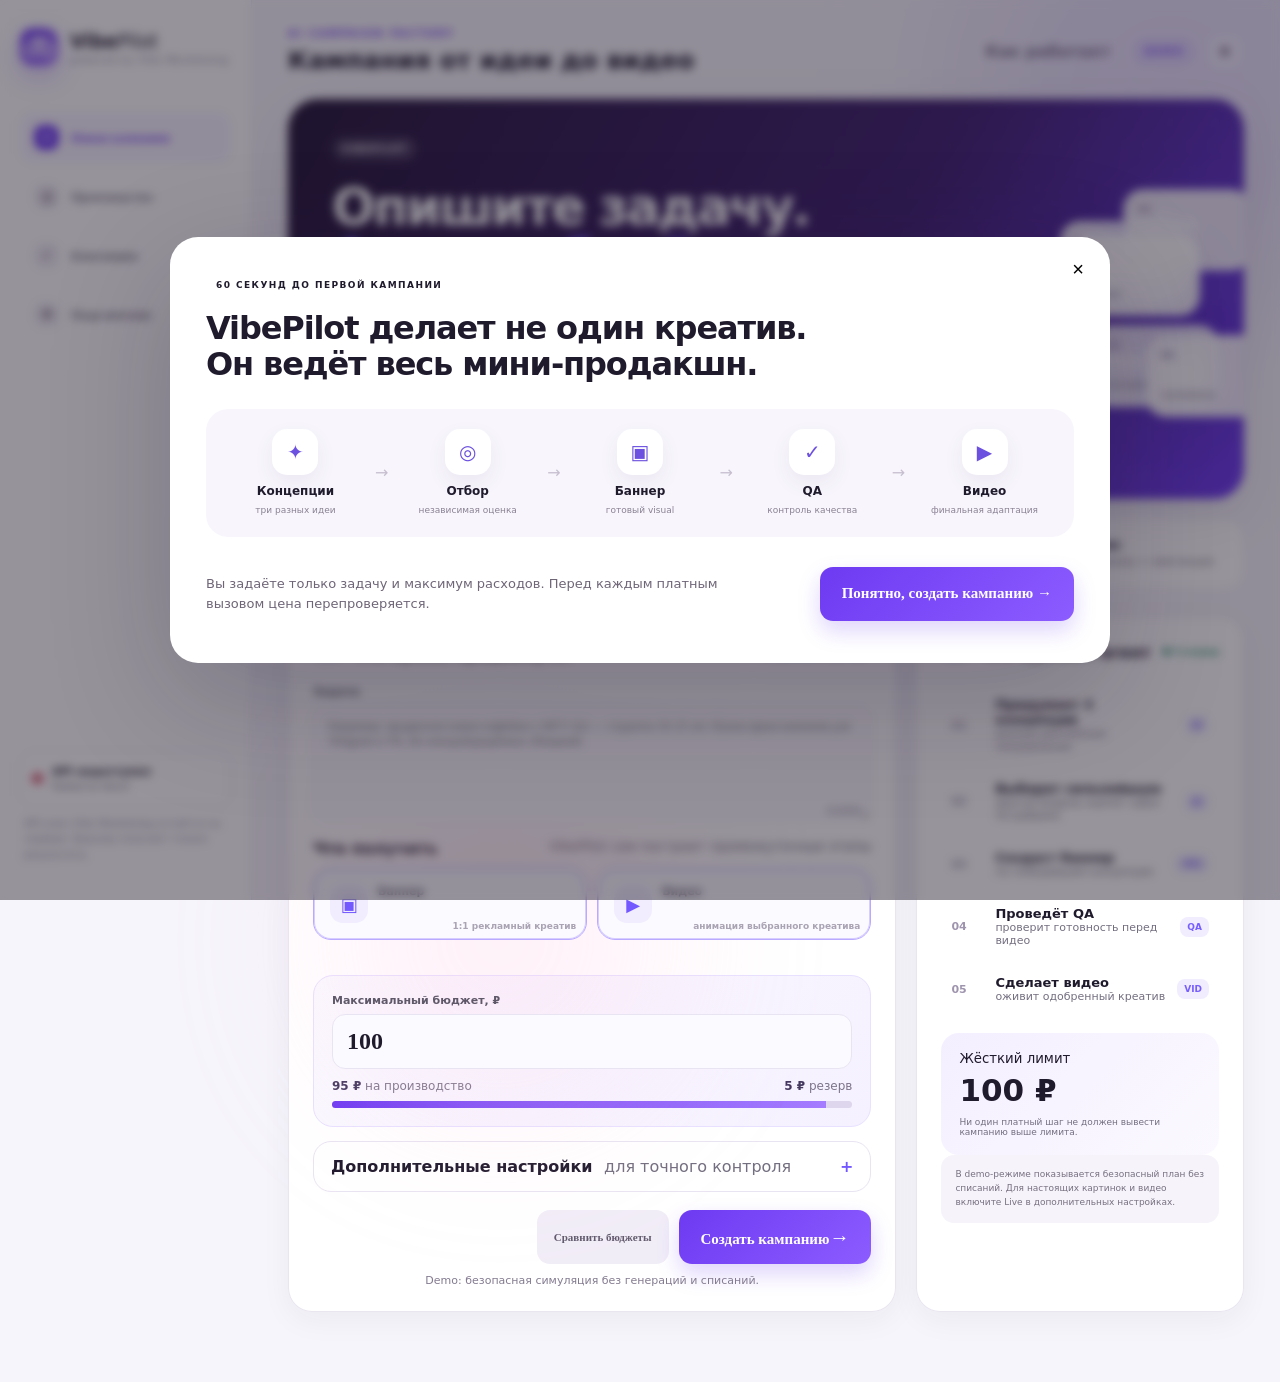
==== web/index.html @ 0aab7eb8 "VibePilot 0.4 product prototype" ====
<!doctype html>
<html lang="ru">
<head>
  <meta charset="UTF-8" />
  <meta name="viewport" content="width=device-width,initial-scale=1" />
  <meta name="description" content="VibePilot — AI-конвейер рекламных креативов с контролем бюджета на Vibe Marketolog Agent API" />
  <title>VibePilot — AI Campaign Control</title>
  <link rel="stylesheet" href="styles.css" />
</head>
<body>
  <div class="ambient ambient-a"></div><div class="ambient ambient-b"></div>
  <div class="shell">
    <aside class="sidebar">
      <a class="brand" href="#top" aria-label="VibePilot">
        <span class="brand-mark"><span></span><span></span></span>
        <span><b>Vibe</b>Pilot<small>powered by Vibe Marketolog</small></span>
      </a>
      <nav>
        <button class="nav-item active" data-view="planner"><span>✦</span>Новая кампания</button>
        <button class="nav-item" data-view="workspace"><span>◫</span>Производство</button>
        <button class="nav-item" data-view="receipt"><span>✓</span>Квитанция</button>
        <button class="nav-item" data-view="settings"><span>⚙</span>Подключение</button>
      </nav>
      <div class="sidebar-foot">
        <div class="api-state"><i id="apiDot"></i><div><b id="apiLabel">Проверяем API</b><small id="apiMeta">Render backend</small></div></div>
        <p>API-ключ Vibe Marketolog остаётся на сервере. Браузер получает только результаты.</p>
      </div>
    </aside>

    <main id="top">
      <header class="topbar">
        <div><p class="eyebrow">AI CAMPAIGN FACTORY</p><h1 id="pageTitle">Кампания от идеи до видео</h1></div>
        <div class="top-actions"><button class="ghost-mini" id="showHow">Как работает</button><span class="mode-badge" id="globalMode">DEMO</span><button class="icon-btn" id="openSettings" title="Настройки">⚙</button></div>
      </header>

      <section class="view active" id="view-planner">
        <div class="hero-card product-hero">
          <div class="hero-copy">
            <span class="pill">VIBEPILOT</span>
            <h2>Опишите задачу.<br><em>Агент соберёт кампанию.</em></h2>
            <p>Три концепции → независимый выбор → баннер → QA → видео. Перед каждым платным шагом VibePilot проверяет цену и не выходит за заданный лимит.</p>
            <div class="hero-points"><span>3 концепции</span><span>AI-отбор</span><span>баннер + видео</span><span>лимит расходов</span></div>
          </div>
          <div class="factory-visual" aria-hidden="true">
            <div class="factory-node n1"><small>01</small><b>IDEAS</b><span>3 концепции</span></div>
            <div class="factory-node n2"><small>02</small><b>PICK</b><span>лучший вариант</span></div>
            <div class="factory-node n3"><small>03</small><b>CREATE</b><span>баннер</span></div>
            <div class="factory-node n4"><small>04</small><b>QA</b><span>проверка</span></div>
            <div class="factory-node n5"><small>05</small><b>MOTION</b><span>видео</span></div>
          </div>
        </div>

        <div class="onboarding-strip">
          <div><span>1</span><b>Задача</b><small>Что рекламируем и для кого</small></div>
          <i>→</i><div><span>2</span><b>Результат</b><small>Баннер и видео</small></div>
          <i>→</i><div><span>3</span><b>Бюджет</b><small>Жёсткий потолок расходов</small></div>
          <i>→</i><div><span>4</span><b>Готово</b><small>Материалы + квитанция</small></div>
        </div>

        <div class="grid planner-grid">
          <form class="panel form-panel" id="campaignForm">
            <div class="panel-head"><div><span class="step-no">01</span><h3>Что нужно продвинуть?</h3></div><button type="button" class="text-btn" id="fillExample">Попробовать пример</button></div>
            <label>Задача<textarea id="brief" minlength="20" maxlength="4000" required placeholder="Например: продвигаем новую кофейню у МГУ. ЦА — студенты 18–25 лет. Нужна яркая кампания для Telegram и VK, без неподтверждённых обещаний."></textarea><small><span id="briefCount">0</span>/4000</small></label>

            <div class="result-choice">
              <div><b>Что получить</b><small>VibePilot сам построит промежуточные этапы</small></div>
              <label class="choice-card active"><input type="checkbox" id="bannerWanted" checked disabled><span>▣</span><b>Баннер</b><small>1:1 рекламный креатив</small></label>
              <label class="choice-card active" id="videoChoice"><input id="video" type="checkbox" checked><span>▶</span><b>Видео</b><small>анимация выбранного креатива</small></label>
            </div>

            <div class="budget-block">
              <label>Максимальный бюджет, ₽<input id="budget" type="number" min="10" max="50000" value="100" required></label>
              <div class="budget-explain"><span><b id="usableBudget">95 ₽</b> на производство</span><span><b id="previewReserve">5 ₽</b> резерв</span></div>
              <div class="meter"><i id="reserveMeter"></i></div>
            </div>

            <details class="advanced" id="advancedSettings">
              <summary>Дополнительные настройки <span>для точного контроля</span></summary>
              <div class="advanced-body">
                <div class="field-row">
                  <label>Резерв, ₽<input id="reserve" type="number" min="0" max="10000" value="5" required></label>
                  <label>Спросить подтверждение от, ₽<input id="approval" type="number" min="1" max="50000" value="10" required></label>
                </div>
                <div class="field-row">
                  <label>Допуск роста цены, ₽<input id="drift" type="number" min="0" max="10000" value="2" required></label>
                  <fieldset><legend>Приоритет</legend><div class="segmented" id="priority"><button type="button" data-value="economy">Экономия</button><button type="button" class="selected" data-value="balanced">Баланс</button><button type="button" data-value="quality">Качество</button></div></fieldset>
                </div>
                <div class="switch-row live-row"><div><b>Live-режим</b><small>Реальные генерации и реальные списания в Vibe Marketolog</small></div><label class="switch"><input id="liveMode" type="checkbox"><span></span></label></div>
              </div>
            </details>

            <div class="form-actions"><button type="button" class="btn secondary" id="compareBtn">Сравнить бюджеты</button><button class="btn primary big" type="submit"><span>Создать кампанию</span><b>→</b></button></div>
            <p class="form-hint" id="formHint">Сначала будет рассчитана смета. Списание начнётся только после безопасной проверки.</p>
          </form>

          <aside class="panel preview-panel">
            <div class="panel-head"><div><span class="step-no">02</span><h3>Что сделает агент</h3></div><span class="status-dot">5 этапов</span></div>
            <div class="mini-pipeline">
              <div><i>01</i><span><b>Придумает 3 концепции</b><small>разные рекламные направления</small></span><em>AI</em></div>
              <div><i>02</i><span><b>Выберет сильнейшую</b><small>другая модель оценит идеи по рубрике</small></span><em>AI</em></div>
              <div><i>03</i><span><b>Создаст баннер</b><small>по победившей концепции</small></span><em>IMG</em></div>
              <div><i>04</i><span><b>Проведёт QA</b><small>проверит готовность перед видео</small></span><em>QA</em></div>
              <div id="previewVideoStep"><i>05</i><span><b>Сделает видео</b><small>оживит одобренный креатив</small></span><em>VID</em></div>
            </div>
            <div class="metric-card accent"><small>Жёсткий лимит</small><strong><span id="previewBudget">100</span> ₽</strong><p>Ни один платный шаг не должен вывести кампанию выше лимита.</p></div>
            <div class="notice">В demo-режиме показывается безопасный план без списаний. Для настоящих картинок и видео включите Live в дополнительных настройках.</div>
          </aside>
        </div>
        <section class="panel results-panel hidden" id="comparisonPanel"><div class="panel-head"><div><span class="step-no">03</span><h3>Как меняется результат от бюджета</h3></div><button class="text-btn" id="closeCompare">Скрыть</button></div><div class="scenario-grid" id="scenarioGrid"></div></section>
      </section>

      <section class="view" id="view-workspace">
        <div class="workspace-head panel">
          <div><span class="pill" id="workflowStatus">НЕТ WORKFLOW</span><h2 id="workflowTitle">Создайте первую кампанию</h2><p id="workflowId">ID появится здесь</p></div>
          <div class="workspace-actions"><button class="btn secondary" id="loadWorkflow">Открыть по ID</button><button class="btn primary" id="executeBtn" disabled>Продолжить</button></div>
        </div>

        <div class="production-progress panel">
          <div class="production-progress-head"><div><b>Производство кампании</b><small id="autoStatus">Автообновление выключено</small></div><label class="tiny-switch"><input id="autoRefresh" type="checkbox" checked><span></span> авто</label></div>
          <div class="stage-rail" id="stageRail"></div>
        </div>

        <div class="stats-grid"><div class="stat"><small>Лимит</small><strong id="statBudget">—</strong></div><div class="stat"><small>Потрачено</small><strong id="statSpent">—</strong></div><div class="stat"><small>Остаток</small><strong id="statRemaining">—</strong></div><div class="stat"><small>Сверка</small><strong id="statRecon">—</strong></div></div>

        <div class="approval-banner hidden" id="approvalBanner"><div><span>!</span><div><b>Нужно ваше подтверждение</b><p id="approvalText">Следующий шаг дороже установленного порога.</p></div></div><div><button class="btn secondary" id="rejectBtn">Пропустить</button><button class="btn primary" id="approveBtn">Подтвердить и продолжить</button></div></div>

        <section class="result-section panel" id="conceptsSection">
          <div class="result-section-head"><div><span>01</span><div><h3>Концепции</h3><p>Три разных рекламных направления</p></div></div><span class="step-state" id="conceptsState">ожидает</span></div>
          <div class="concept-grid placeholders" id="conceptCards"><div></div><div></div><div></div></div>
        </section>

        <section class="result-section panel" id="selectionSection">
          <div class="result-section-head"><div><span>02</span><div><h3>AI-отбор</h3><p>Независимая модель выбирает сильнейшую идею</p></div></div><span class="step-state" id="selectionState">ожидает</span></div>
          <div class="winner-empty" id="winnerCard">Победитель появится после оценки концепций.</div>
        </section>

        <section class="result-section panel" id="bannerSection">
          <div class="result-section-head"><div><span>03</span><div><h3>Баннер</h3><p>Готовый визуал победившей концепции</p></div></div><span class="step-state" id="bannerState">ожидает</span></div>
          <div class="media-stage" id="bannerMedia"><div class="media-placeholder"><b>▣</b><span>Изображение появится здесь</span></div></div>
        </section>

        <section class="result-section panel" id="qaSection">
          <div class="result-section-head"><div><span>04</span><div><h3>QA-проверка</h3><p>Контроль результата перед дорогим видео-шагом</p></div></div><span class="step-state" id="qaState">ожидает</span></div>
          <div class="qa-empty" id="qaCard"><span>◎</span><div><b>Проверка ещё не запущена</b><p>После баннера здесь появятся проверки и решение: продолжать, исправить или остановиться.</p></div></div>
        </section>

        <section class="result-section panel" id="videoSection">
          <div class="result-section-head"><div><span>05</span><div><h3>Видео</h3><p>Короткая адаптация одобренного баннера</p></div></div><span class="step-state" id="videoState">ожидает</span></div>
          <div class="media-stage video-stage" id="videoMedia"><div class="media-placeholder"><b>▶</b><span>Видео появится здесь</span></div></div>
        </section>

        <section class="campaign-summary panel hidden" id="campaignSummary">
          <div><span class="success-icon">✓</span><div><p class="eyebrow">CAMPAIGN COMPLETE</p><h2>Кампания готова</h2><p id="summaryLine">Результаты собраны без превышения бюджета.</p></div></div>
          <div class="summary-actions"><button class="btn secondary" id="reconcileBtn">Сверить расходы</button><button class="btn primary" id="receiptBtn">Открыть квитанцию</button></div>
        </section>

        <details class="panel tech-details"><summary>Технические детали workflow</summary><div class="workspace-grid"><section><div class="panel-head"><h3>Шаги и стоимость</h3><button class="text-btn" id="refreshBtn" disabled>Обновить</button></div><div class="timeline empty" id="stepsTimeline"><p>Workflow ещё не создан.</p></div></section><aside><div class="audit-mini" id="auditMini"><b>Последнее событие</b><p>Workflow ещё не создан.</p></div></aside></div></details>
      </section>

      <section class="view" id="view-receipt"><div class="receipt-layout"><section class="panel receipt-card"><div class="receipt-top"><div class="brand compact"><span class="brand-mark"><span></span><span></span></span><span><b>Vibe</b>Pilot</span></div><span id="receiptVerifyBadge" class="pill muted">НЕТ ДАННЫХ</span></div><h2>Execution Receipt</h2><p class="mono" id="receiptWorkflow">workflow_id: —</p><div class="receipt-summary"><div><small>Режим</small><b id="receiptMode">—</b></div><div><small>Статус</small><b id="receiptStatus">—</b></div><div><small>Net spend</small><b id="receiptSpend">—</b></div></div><div class="signature-box"><small>INTEGRITY DIGEST</small><code id="receiptDigest">Квитанция появится после создания workflow</code></div><button class="btn primary full" id="verifyBtn" disabled>Проверить подпись</button></section><section class="panel json-panel"><div class="panel-head"><h3>Receipt JSON</h3><button class="text-btn" id="copyReceipt">Копировать</button></div><pre id="receiptJson">{}</pre></section></div></section>

      <section class="view" id="view-settings"><div class="settings-wrap"><section class="panel"><div class="panel-head"><div><span class="step-no">API</span><h3>Подключение</h3></div></div><label>Адрес бэкенда<input id="apiBase" type="url" value="https://vibepilot-backend.onrender.com"></label><label>Live control key<input id="liveKey" type="password" placeholder="X-VibePilot-Live-Key"></label><div class="notice warning">Ключ нужен только для live-операций VibePilot. Он хранится в sessionStorage текущей вкладки и не записывается в исходники.</div><div class="form-actions"><button class="btn secondary" id="testConnection">Проверить соединение</button><button class="btn primary" id="saveSettings">Сохранить</button></div></section><aside class="panel"><h3>Состояние сервера</h3><div class="server-info" id="serverInfo"><p>Нажмите «Проверить соединение».</p></div></aside></div></section>
    </main>
  </div>

  <div class="toast" id="toast"></div>
  <div class="modal-backdrop" id="idModal"><div class="modal"><button class="modal-close">×</button><h3>Открыть workflow</h3><p>Введите ID ранее созданного запуска.</p><input id="workflowIdInput" placeholder="wf_..."><button class="btn primary full" id="confirmLoad">Открыть</button></div></div>

  <div class="modal-backdrop onboarding-modal" id="onboardingModal">
    <div class="onboarding-card">
      <button class="modal-close" id="closeOnboarding">×</button>
      <span class="pill">60 СЕКУНД ДО ПЕРВОЙ КАМПАНИИ</span>
      <h2>VibePilot делает не один креатив.<br>Он ведёт весь мини-продакшн.</h2>
      <div class="onboarding-flow">
        <div><span>✦</span><b>Концепции</b><small>три разных идеи</small></div><i>→</i>
        <div><span>◎</span><b>Отбор</b><small>независимая оценка</small></div><i>→</i>
        <div><span>▣</span><b>Баннер</b><small>готовый visual</small></div><i>→</i>
        <div><span>✓</span><b>QA</b><small>контроль качества</small></div><i>→</i>
        <div><span>▶</span><b>Видео</b><small>финальная адаптация</small></div>
      </div>
      <div class="onboarding-bottom"><p>Вы задаёте только задачу и максимум расходов. Перед каждым платным вызовом цена перепроверяется.</p><button class="btn primary big" id="startOnboarding">Понятно, создать кампанию →</button></div>
    </div>
  </div>

  <script src="app.js"></script>
</body>
</html>
---- web/styles.css ----
:root{--bg:#f6f5fb;--surface:#fff;--ink:#17131f;--muted:#7c7589;--line:#e8e4ef;--purple:#6e3af2;--purple2:#8c5cff;--soft:#f0ebff;--green:#20b486;--red:#ef5b73;--amber:#f0a12b;--shadow:0 18px 55px rgba(49,30,85,.1);--radius:24px}*{box-sizing:border-box}html{scroll-behavior:smooth}body{margin:0;font-family:Manrope,system-ui,sans-serif;background:var(--bg);color:var(--ink);min-height:100vh}.ambient{position:fixed;border-radius:50%;filter:blur(80px);opacity:.22;pointer-events:none}.ambient-a{width:420px;height:420px;background:#b79cff;right:-100px;top:-120px}.ambient-b{width:360px;height:360px;background:#ffc5e5;left:25%;bottom:-220px}.shell{display:grid;grid-template-columns:252px 1fr;min-height:100vh}.sidebar{position:sticky;top:0;height:100vh;background:rgba(255,255,255,.78);backdrop-filter:blur(20px);border-right:1px solid var(--line);padding:28px 20px;display:flex;flex-direction:column;z-index:5}.brand{display:flex;align-items:center;gap:12px;color:inherit;text-decoration:none;font-size:19px}.brand b{font-weight:800}.brand small{display:block;font-size:9px;letter-spacing:.13em;color:var(--muted);margin-top:3px}.brand-mark{width:38px;height:38px;border-radius:13px;background:linear-gradient(145deg,var(--purple),#a779ff);position:relative;box-shadow:0 10px 25px rgba(110,58,242,.25);display:inline-block}.brand-mark span{position:absolute;width:13px;height:20px;border:3px solid white;border-radius:10px;top:9px;transform:rotate(34deg)}.brand-mark span:first-child{left:7px}.brand-mark span:last-child{right:7px;transform:rotate(-34deg)}nav{margin-top:46px;display:grid;gap:8px}.nav-item{border:0;background:transparent;padding:13px 14px;border-radius:14px;text-align:left;font:600 13px Manrope;color:#706979;cursor:pointer;display:flex;gap:12px;align-items:center}.nav-item span{width:25px;height:25px;border-radius:9px;background:#f0edf4;display:grid;place-items:center}.nav-item.active,.nav-item:hover{background:var(--soft);color:var(--purple)}.nav-item.active span{background:var(--purple);color:white}.sidebar-foot{margin-top:auto}.api-state{display:flex;align-items:center;gap:10px;padding:12px;border:1px solid var(--line);border-radius:15px;background:white}.api-state i{width:9px;height:9px;background:var(--amber);border-radius:50%;box-shadow:0 0 0 5px #fdf1db}.api-state i.ok{background:var(--green);box-shadow:0 0 0 5px #e3f7f0}.api-state i.bad{background:var(--red);box-shadow:0 0 0 5px #fde8ec}.api-state b,.api-state small{display:block;font-size:11px}.api-state small{color:var(--muted);margin-top:2px}.sidebar-foot>p{font-size:10px;line-height:1.55;color:#9a94a4;padding:0 4px}main{padding:28px 36px 70px;max-width:1600px;width:100%;margin:auto}.topbar{display:flex;justify-content:space-between;align-items:center;margin-bottom:24px}.eyebrow{font-size:10px;letter-spacing:.2em;color:var(--purple);font-weight:800;margin:0 0 7px}.topbar h1{font-size:25px;margin:0}.top-actions{display:flex;gap:10px;align-items:center}.mode-badge{font-size:10px;font-weight:800;letter-spacing:.15em;padding:9px 12px;background:#ebe5ff;color:var(--purple);border-radius:100px}.mode-badge.live{background:#fee8ed;color:#d94461}.icon-btn{width:38px;height:38px;border-radius:12px;border:1px solid var(--line);background:white;cursor:pointer}.view{display:none}.view.active{display:block;animation:fade .25s ease}@keyframes fade{from{opacity:0;transform:translateY(5px)}to{opacity:1;transform:none}}.hero-card{min-height:280px;background:linear-gradient(120deg,#241638,#3f2071 58%,#6e3af2);border-radius:30px;padding:38px 44px;color:white;display:grid;grid-template-columns:1.25fr .75fr;overflow:hidden;position:relative;box-shadow:var(--shadow)}.hero-card:after{content:"";position:absolute;inset:0;background-image:radial-gradient(circle at 1px 1px,rgba(255,255,255,.15) 1px,transparent 0);background-size:22px 22px;mask-image:linear-gradient(90deg,transparent,black)}.hero-copy{position:relative;z-index:2}.pill{display:inline-flex;padding:7px 10px;border-radius:100px;background:rgba(255,255,255,.13);font-size:9px;font-weight:800;letter-spacing:.16em}.pill.muted{background:#eeeaf3;color:var(--muted)}.hero-copy h2{font-size:43px;line-height:1.07;margin:20px 0 14px;letter-spacing:-.04em}.hero-copy h2 em{color:#bba1ff;font-style:normal}.hero-copy p{max-width:620px;color:#d8cdeb;font-size:14px;line-height:1.7}.hero-points{display:flex;gap:18px;margin-top:25px;font-size:11px;color:#eee8f7}.hero-points span:before{content:"✓";color:#bba1ff;margin-right:6px}.budget-orbit{position:relative;min-height:200px;display:grid;place-items:center;z-index:2}.orbit-ring{position:absolute;border:1px solid rgba(255,255,255,.22);border-radius:50%}.ring-a{width:250px;height:250px}.ring-b{width:185px;height:185px}.coin{width:135px;height:135px;border-radius:50%;background:radial-gradient(circle at 35% 30%,#b99bff,#6e3af2 55%,#4f20c4);box-shadow:0 22px 50px rgba(0,0,0,.3),inset 0 1px 12px rgba(255,255,255,.3);display:flex;flex-direction:column;align-items:center;justify-content:center;transform:rotate(-5deg)}.coin small{font-size:8px;letter-spacing:.15em}.coin strong{font-size:26px;margin:3px 0}.coin span{font-size:9px;color:#ddd1ff}.float-card{position:absolute;background:rgba(255,255,255,.13);border:1px solid rgba(255,255,255,.2);backdrop-filter:blur(9px);padding:10px 14px;border-radius:13px;font-size:9px;color:#d9cfee}.float-card b{display:block;color:white;font-size:11px;margin-top:3px}.fc-a{left:4%;top:20%}.fc-b{right:0;bottom:15%}.grid{display:grid}.planner-grid{grid-template-columns:1.3fr .7fr;gap:20px;margin-top:20px}.panel{background:rgba(255,255,255,.93);border:1px solid rgba(232,228,239,.9);border-radius:var(--radius);padding:24px;box-shadow:0 8px 30px rgba(44,31,69,.05)}.panel-head{display:flex;align-items:center;justify-content:space-between;margin-bottom:22px}.panel-head>div{display:flex;align-items:center;gap:10px}.panel h3{font-size:16px;margin:0}.step-no{font-size:9px;background:var(--soft);color:var(--purple);font-weight:800;padding:6px 8px;border-radius:8px}.text-btn{border:0;background:transparent;color:var(--purple);font:700 11px Manrope;cursor:pointer}.form-panel label,.settings-wrap label{display:block;font-size:11px;font-weight:700;margin-bottom:15px;color:#5f5869;position:relative}.form-panel label small{position:absolute;right:10px;bottom:8px;font-size:9px;color:#aaa3b3}.form-panel textarea,.form-panel input,.settings-wrap input,.modal input{width:100%;border:1px solid var(--line);background:#fbfafe;border-radius:13px;padding:13px 14px;font:500 12px Manrope;color:var(--ink);outline:none;margin-top:7px;transition:.2s}.form-panel textarea{min-height:116px;resize:vertical;padding-bottom:25px}.form-panel textarea:focus,.form-panel input:focus,.settings-wrap input:focus,.modal input:focus{border-color:#ae8cff;box-shadow:0 0 0 4px #f0ebff}.field-row{display:grid;grid-template-columns:1fr 1fr;gap:13px}fieldset{border:0;padding:0;margin:1px 0 15px}legend{font-size:11px;font-weight:700;color:#5f5869;margin-bottom:8px}.segmented{display:grid;grid-template-columns:repeat(3,1fr);background:#f5f2f8;padding:4px;border-radius:13px}.segmented button{border:0;background:transparent;padding:9px;border-radius:10px;font:700 10px Manrope;color:#847d8d;cursor:pointer}.segmented button.selected{background:white;color:var(--purple);box-shadow:0 4px 10px rgba(44,31,69,.08)}.switch-row{display:flex;justify-content:space-between;align-items:center;padding:14px 0;border-top:1px solid #f0edf4}.switch-row b,.switch-row small{display:block;font-size:11px}.switch-row small{font-weight:500;color:var(--muted);margin-top:3px}.live-row{color:#6b3adf}.switch{margin:0!important}.switch input{display:none}.switch span{display:block;width:41px;height:23px;border-radius:30px;background:#d8d4de;position:relative;cursor:pointer}.switch span:after{content:"";position:absolute;width:17px;height:17px;border-radius:50%;background:white;top:3px;left:3px;transition:.2s;box-shadow:0 2px 6px rgba(0,0,0,.18)}.switch input:checked+span{background:var(--purple)}.switch input:checked+span:after{left:21px}.form-actions{display:flex;justify-content:flex-end;gap:10px;margin-top:18px}.btn{border:0;border-radius:13px;padding:12px 17px;font:750 11px Manrope;cursor:pointer;transition:.2s}.btn:hover{transform:translateY(-1px)}.btn:disabled{opacity:.42;cursor:not-allowed;transform:none}.btn.primary{background:linear-gradient(135deg,var(--purple),var(--purple2));color:white;box-shadow:0 10px 22px rgba(110,58,242,.22)}.btn.secondary{background:#f1edf7;color:#625a6d}.btn.full{width:100%}.status-dot{font-size:9px;color:var(--green);font-weight:800}.status-dot:before{content:"";display:inline-block;width:7px;height:7px;background:var(--green);border-radius:50%;margin-right:5px}.metric-card{padding:18px;border-radius:18px}.metric-card.accent{background:linear-gradient(135deg,#f4efff,#fbf9ff)}.metric-card small,.metric-card strong{display:block}.metric-card strong{font-size:31px;margin:6px 0}.meter{height:7px;border-radius:9px;background:#ddd6ec;overflow:hidden}.meter i{display:block;height:100%;background:linear-gradient(90deg,var(--purple),#a47cff);width:95%}.metric-card p{font-size:9px;color:var(--muted);margin-bottom:0}.policy-list{display:grid;margin:14px 0}.policy-list>div{display:flex;gap:11px;padding:12px 2px;border-bottom:1px solid #f0edf4}.policy-list i{font-style:normal;width:27px;height:27px;border-radius:9px;background:var(--soft);color:var(--purple);display:grid;place-items:center;font-weight:800;font-size:11px}.policy-list b,.policy-list small{display:block;font-size:10px}.policy-list small{color:var(--muted);margin-top:3px;font-weight:500}.notice{padding:13px 14px;border-radius:13px;background:#f6f3fa;color:#777080;font-size:9px;line-height:1.55}.notice.warning{background:#fff6e7;color:#91621b}.results-panel{margin-top:20px}.hidden{display:none!important}.scenario-grid{display:grid;grid-template-columns:repeat(4,1fr);gap:12px}.scenario{border:1px solid var(--line);padding:16px;border-radius:17px;position:relative}.scenario.feasible{border-color:#cfc0ff;background:#faf8ff}.scenario small{color:var(--muted);font-size:9px}.scenario h4{font-size:25px;margin:7px 0}.scenario .tag{font-size:8px;padding:5px 7px;border-radius:8px;background:#eeeaf3}.scenario ul{padding-left:16px;font-size:9px;color:#6f6878;line-height:1.7}.workspace-head{display:flex;justify-content:space-between;align-items:center}.workspace-head h2{margin:13px 0 7px;font-size:24px}.workspace-head p{color:var(--muted);font-size:10px}.workspace-actions{display:flex;gap:9px}.stats-grid{display:grid;grid-template-columns:repeat(4,1fr);gap:13px;margin:15px 0}.stat{padding:18px;background:white;border:1px solid var(--line);border-radius:18px}.stat small,.stat strong{display:block}.stat small{font-size:9px;color:var(--muted)}.stat strong{font-size:22px;margin-top:7px}.workspace-grid{display:grid;grid-template-columns:1.35fr .65fr;gap:15px}.timeline.empty{display:grid;place-items:center;min-height:300px;color:var(--muted);font-size:11px}.timeline-item{display:grid;grid-template-columns:35px 1fr auto;gap:12px;padding:13px 0;border-bottom:1px solid #f0edf4;align-items:center}.timeline-icon{width:34px;height:34px;border-radius:11px;background:#f1edf7;display:grid;place-items:center;font-size:11px}.timeline-item.complete .timeline-icon,.timeline-item.simulated .timeline-icon{background:#e5f8f1;color:var(--green)}.timeline-item.awaiting_approval .timeline-icon{background:#fff3df;color:var(--amber)}.timeline-item.error .timeline-icon{background:#fde9ed;color:var(--red)}.timeline-item b,.timeline-item small{display:block;font-size:10px}.timeline-item small{color:var(--muted);margin-top:3px}.cost{text-align:right;font-size:10px}.control-stack{display:grid;gap:9px}.control-btn{border:1px solid var(--line);background:#fbfafe;border-radius:14px;padding:12px;display:flex;gap:11px;text-align:left;cursor:pointer}.control-btn:disabled{opacity:.4;cursor:not-allowed}.control-btn>span{width:29px;height:29px;border-radius:9px;background:var(--soft);color:var(--purple);display:grid;place-items:center}.control-btn b,.control-btn small{display:block;font-size:9px}.control-btn small{color:var(--muted);margin-top:3px}.audit-mini{margin-top:16px;padding:14px;background:#f7f5fa;border-radius:14px}.audit-mini b,.audit-mini p{font-size:9px}.audit-mini p{color:var(--muted);line-height:1.5;margin-bottom:0}.receipt-layout,.settings-wrap{display:grid;grid-template-columns:.8fr 1.2fr;gap:18px;max-width:1100px;margin:auto}.receipt-card{padding:30px}.receipt-top{display:flex;justify-content:space-between}.brand.compact{font-size:14px}.brand.compact .brand-mark{width:31px;height:31px;border-radius:10px}.brand.compact .brand-mark span{transform:scale(.8) rotate(34deg);top:6px;left:4px}.brand.compact .brand-mark span:last-child{left:auto;right:4px;transform:scale(.8) rotate(-34deg)}.receipt-card h2{font-size:28px;margin:35px 0 5px}.mono,code,pre{font-family:ui-monospace,SFMono-Regular,Consolas,monospace}.mono{font-size:9px;color:var(--muted)}.receipt-summary{display:grid;grid-template-columns:repeat(3,1fr);gap:8px;margin:25px 0}.receipt-summary div{background:#f7f5fa;border-radius:12px;padding:12px}.receipt-summary small,.receipt-summary b{display:block;font-size:9px}.receipt-summary b{margin-top:5px}.signature-box{background:#21172e;color:white;border-radius:15px;padding:16px;margin-bottom:14px}.signature-box small{display:block;color:#b9a9ca;font-size:8px;letter-spacing:.15em}.signature-box code{display:block;font-size:9px;line-height:1.6;word-break:break-all;margin-top:8px}.json-panel pre{height:540px;overflow:auto;background:#1d1725;color:#d8cdeb;border-radius:16px;padding:18px;font-size:10px;line-height:1.65;margin:0}.server-info{font-size:10px;line-height:1.8}.server-info b{color:var(--purple)}.toast{position:fixed;right:25px;bottom:25px;padding:13px 17px;background:#21172e;color:white;border-radius:13px;font-size:10px;box-shadow:var(--shadow);transform:translateY(100px);opacity:0;transition:.3s;z-index:20}.toast.show{transform:none;opacity:1}.toast.error{background:#9e2940}.modal-backdrop{position:fixed;inset:0;background:rgba(25,18,34,.45);display:none;place-items:center;z-index:30;backdrop-filter:blur(5px)}.modal-backdrop.show{display:grid}.modal{width:min(390px,90vw);background:white;border-radius:22px;padding:25px;position:relative}.modal h3{margin-top:0}.modal p{font-size:10px;color:var(--muted)}.modal-close{position:absolute;right:14px;top:12px;border:0;background:transparent;font-size:20px;cursor:pointer}
@media(max-width:1100px){.shell{grid-template-columns:78px 1fr}.sidebar{padding:24px 13px}.brand>span:last-child,.nav-item:not(.active){font-size:0}.nav-item{justify-content:center;padding:12px}.nav-item.active{font-size:0}.nav-item span{font-size:12px}.sidebar-foot{display:none}.planner-grid,.workspace-grid{grid-template-columns:1fr}.scenario-grid{grid-template-columns:repeat(2,1fr)}}
@media(max-width:760px){.shell{display:block}.sidebar{position:fixed;bottom:0;top:auto;height:68px;width:100%;padding:8px 12px;border-right:0;border-top:1px solid var(--line);z-index:20}.sidebar .brand,.sidebar-foot{display:none}.sidebar nav{margin:0;display:grid;grid-template-columns:repeat(4,1fr);gap:4px}.nav-item,.nav-item.active,.nav-item:not(.active){display:flex;flex-direction:column;gap:3px;justify-content:center;font-size:8px;padding:5px}.nav-item span{width:25px;height:25px}main{padding:20px 14px 95px}.topbar h1{font-size:19px}.hero-card{grid-template-columns:1fr;padding:28px 24px}.hero-copy h2{font-size:34px}.budget-orbit{min-height:230px}.planner-grid{grid-template-columns:1fr}.field-row{grid-template-columns:1fr}.scenario-grid,.stats-grid{grid-template-columns:repeat(2,1fr)}.workspace-head{align-items:flex-start;gap:15px;flex-direction:column}.workspace-actions{width:100%}.workspace-actions .btn{flex:1}.receipt-layout,.settings-wrap{grid-template-columns:1fr}.json-panel pre{height:380px}.hero-points{flex-wrap:wrap}.top-actions .icon-btn{display:none}}

/* ===== VibePilot 0.4 product prototype ===== */
:root{--ink:#201a2d;--muted:#746f80;--violet:#7357ff;--violet-2:#9b6cff;--soft:#f6f3ff;--line:#e9e4f2;--green:#17875f;--red:#c83d57;--amber:#b36b0a}
body{font-family:Inter,Manrope,ui-sans-serif,system-ui,-apple-system,BlinkMacSystemFont,"Segoe UI",sans-serif;color:var(--ink)}
.ghost-mini{border:0;background:transparent;color:#706b78;font:inherit;font-weight:700;cursor:pointer;padding:9px 12px;border-radius:12px}.ghost-mini:hover{background:#f3f0f8;color:#4e3bc4}
.product-hero{min-height:330px;overflow:hidden}.product-hero .hero-copy{max-width:650px}.product-hero h2{font-size:clamp(38px,4vw,64px);line-height:1.02;letter-spacing:-.05em}.product-hero h2 em{font-style:normal;color:var(--violet)}.product-hero .hero-points{flex-wrap:wrap}
.factory-visual{position:relative;min-height:285px;width:min(44%,520px);margin-left:auto}.factory-visual:before{content:"";position:absolute;left:10%;right:8%;top:50%;height:2px;background:linear-gradient(90deg,#c9bfff,#7357ff,#d3caef);box-shadow:0 0 26px #7357ff40}.factory-node{position:absolute;width:128px;padding:14px;border:1px solid #e5ddff;border-radius:20px;background:rgba(255,255,255,.88);box-shadow:0 18px 50px rgba(76,47,155,.12);backdrop-filter:blur(14px)}.factory-node small{display:block;color:#9c90b3;font-weight:800;font-size:10px}.factory-node b{display:block;font-size:14px;margin:3px 0}.factory-node span{font-size:11px;color:#827a8d}.factory-node.n1{left:2%;top:26%}.factory-node.n2{left:24%;top:58%}.factory-node.n3{left:46%;top:16%;border-color:#b8a8ff;box-shadow:0 20px 60px rgba(115,87,255,.2)}.factory-node.n4{left:62%;top:61%}.factory-node.n5{right:0;top:30%}
.onboarding-strip{display:grid;grid-template-columns:1fr auto 1fr auto 1fr auto 1fr;gap:14px;align-items:center;margin:18px 0 26px;padding:15px 20px;border:1px solid var(--line);border-radius:20px;background:#fff}.onboarding-strip div{display:grid;grid-template-columns:auto 1fr;column-gap:10px}.onboarding-strip div span{grid-row:1/3;display:grid;place-items:center;width:34px;height:34px;border-radius:12px;background:var(--soft);color:var(--violet);font-weight:900}.onboarding-strip b{font-size:13px}.onboarding-strip small{color:var(--muted);font-size:11px}.onboarding-strip>i{font-style:normal;color:#c6becd}
.result-choice{display:grid;grid-template-columns:1fr 1fr;gap:10px;margin:4px 0 20px}.result-choice>div{grid-column:1/-1;display:flex;justify-content:space-between}.result-choice>div small{color:var(--muted)}.choice-card{position:relative;display:grid!important;grid-template-columns:auto 1fr;column-gap:10px;padding:16px!important;border:1px solid var(--line);border-radius:18px;cursor:pointer;background:#fff}.choice-card input{position:absolute;opacity:0}.choice-card>span{grid-row:1/3;display:grid;place-items:center;width:38px;height:38px;border-radius:13px;background:#f1edff;color:var(--violet);font-size:18px}.choice-card small{color:var(--muted)}.choice-card.active{border-color:#b9a9ff;background:#fbfaff;box-shadow:inset 0 0 0 1px #d7ceff}.choice-card.disabled{opacity:.45}
.budget-block{padding:18px;border:1px solid #e8e1ff;background:linear-gradient(135deg,#fbfaff,#f5f1ff);border-radius:20px;margin-bottom:14px}.budget-block>label{margin:0}.budget-block input{font-size:24px;font-weight:800}.budget-explain{display:flex;justify-content:space-between;margin:10px 0 8px;color:#7c7489;font-size:12px}.budget-explain b{color:#44385f}.advanced{border:1px solid var(--line);border-radius:18px;background:#fff;margin:0 0 18px}.advanced summary{cursor:pointer;list-style:none;padding:15px 17px;font-weight:800}.advanced summary::-webkit-details-marker{display:none}.advanced summary:after{content:"+";float:right;color:var(--violet)}.advanced[open] summary:after{content:"−"}.advanced summary span{font-weight:500;color:var(--muted);margin-left:6px}.advanced-body{padding:0 17px 17px}.advanced-body fieldset{margin:0}.btn.big{min-height:54px;font-size:15px;padding-inline:22px}.btn.big b{font-size:20px}.form-hint{text-align:center;color:#837b90;font-size:11px;margin:10px 0 0}.mini-pipeline{display:grid;gap:4px;margin-bottom:18px}.mini-pipeline>div{display:grid;grid-template-columns:34px 1fr auto;gap:10px;align-items:center;padding:12px 10px;border-radius:14px}.mini-pipeline>div:hover{background:#f8f6fc}.mini-pipeline i{font-style:normal;color:#9e94ae;font-size:11px;font-weight:900}.mini-pipeline span{display:flex;flex-direction:column}.mini-pipeline span b{font-size:13px}.mini-pipeline span small{color:var(--muted);font-size:11px}.mini-pipeline em{font-style:normal;font-size:9px;font-weight:900;color:#765eff;background:#f1edff;padding:5px 7px;border-radius:8px}
.production-progress{margin-bottom:16px}.production-progress-head{display:flex;justify-content:space-between;align-items:center;margin-bottom:16px}.production-progress-head>div{display:flex;flex-direction:column}.production-progress-head small{color:var(--muted);margin-top:3px}.tiny-switch{display:flex;align-items:center;gap:7px;font-size:11px;font-weight:800;color:#6f6878}.tiny-switch input{display:none}.tiny-switch span{width:31px;height:18px;border-radius:20px;background:#d9d4e3;position:relative}.tiny-switch span:after{content:"";position:absolute;width:12px;height:12px;left:3px;top:3px;border-radius:50%;background:white;transition:.2s}.tiny-switch input:checked+span{background:var(--violet)}.tiny-switch input:checked+span:after{transform:translateX(13px)}.stage-rail{display:grid;grid-template-columns:repeat(5,1fr);gap:6px}.stage-chip{position:relative;padding:12px 10px;border-radius:14px;background:#f6f4f8;color:#968f9d;min-width:0}.stage-chip b{display:block;font-size:11px;white-space:nowrap;overflow:hidden;text-overflow:ellipsis}.stage-chip small{font-size:9px}.stage-chip.done{background:#eaf8f2;color:#157a58}.stage-chip.active{background:#f0ecff;color:#5d43d6;box-shadow:inset 0 0 0 1px #c7bbff}.stage-chip.wait{background:#fff5e5;color:#a76612}.stage-chip.error{background:#fff0f2;color:#bd3d54}.stage-chip.skip{opacity:.55}.stage-chip:after{content:"";position:absolute;left:0;bottom:0;height:3px;width:0;border-radius:10px;background:currentColor}.stage-chip.done:after,.stage-chip.active:after{width:100%}
.approval-banner{display:flex;justify-content:space-between;gap:20px;align-items:center;padding:16px 18px;margin:0 0 16px;border:1px solid #f0cf9b;border-radius:18px;background:#fff7e9}.approval-banner>div:first-child{display:flex;gap:12px;align-items:center}.approval-banner>div:first-child>span{display:grid;place-items:center;width:38px;height:38px;border-radius:50%;background:#ffd992;color:#8f5600;font-size:22px;font-weight:900}.approval-banner p{margin:4px 0 0;color:#7f6849;font-size:12px}.approval-banner>div:last-child{display:flex;gap:8px}
.result-section{margin-bottom:16px}.result-section-head{display:flex;justify-content:space-between;gap:16px;align-items:center;margin-bottom:18px}.result-section-head>div{display:flex;gap:12px;align-items:center}.result-section-head>div>span{display:grid;place-items:center;width:34px;height:34px;border-radius:12px;background:#f0ecff;color:#684fe0;font-weight:900;font-size:11px}.result-section-head h3{margin:0}.result-section-head p{margin:3px 0 0;color:var(--muted);font-size:11px}.step-state{font-size:10px;font-weight:900;text-transform:uppercase;letter-spacing:.06em;background:#f3f1f6;color:#91899b;padding:7px 9px;border-radius:10px}.step-state.done{background:#e8f7f1;color:#147958}.step-state.active{background:#ede8ff;color:#644ad8}.step-state.wait{background:#fff3df;color:#a56712}.step-state.error{background:#ffecef;color:#b83d53}.concept-grid{display:grid;grid-template-columns:repeat(3,1fr);gap:12px}.concept-card{padding:17px;border:1px solid var(--line);border-radius:18px;background:#fff}.concept-card .concept-no{display:inline-flex;padding:5px 8px;border-radius:8px;background:#f2eff8;color:#80758e;font-size:9px;font-weight:900}.concept-card h4{margin:12px 0 7px;font-size:17px}.concept-card p{color:#685f72;font-size:12px;line-height:1.55;margin:0 0 12px}.concept-card footer{display:flex;flex-wrap:wrap;gap:6px}.concept-card footer span{font-size:9px;background:#f7f5fa;color:#776e80;padding:5px 7px;border-radius:8px}.concept-card.winner{border-color:#ab99ff;background:linear-gradient(160deg,#fff,#f8f5ff);box-shadow:0 12px 30px rgba(102,76,221,.11)}.concept-card.winner:before{content:"AI PICK";float:right;font-size:9px;font-weight:900;color:#6348db}.placeholders>div{height:150px;border-radius:18px;background:linear-gradient(100deg,#f4f2f6 20%,#faf9fb 40%,#f4f2f6 60%);background-size:200% 100%;animation:shimmer 1.6s infinite}.placeholders:not(.loading)>div{animation:none}@keyframes shimmer{to{background-position:-200% 0}}
.winner-empty,.qa-empty{min-height:110px;display:flex;align-items:center;justify-content:center;text-align:center;border:1px dashed #ded7e8;border-radius:18px;color:#91899a;background:#fcfbfd}.winner-card{padding:18px;border:1px solid #c7bcff;border-radius:20px;background:linear-gradient(130deg,#f9f7ff,#fff);display:grid;grid-template-columns:1.2fr 1fr;gap:20px}.winner-main .pick-label{font-size:9px;font-weight:900;color:#6649dc;letter-spacing:.08em}.winner-main h4{font-size:22px;margin:6px 0}.winner-main p{color:#665e70;line-height:1.55}.rubric-list{display:grid;gap:8px}.rubric-line{display:grid;grid-template-columns:1fr auto;gap:12px;align-items:center;font-size:11px}.rubric-line i{grid-column:1/-1;height:5px;border-radius:10px;background:#eeeaf4;overflow:hidden}.rubric-line i:after{content:"";display:block;height:100%;width:var(--score);background:linear-gradient(90deg,#8166ff,#a989ff);border-radius:inherit}.media-stage{display:grid;place-items:center;min-height:360px;border-radius:20px;overflow:hidden;background:#f4f1f7;border:1px solid #ece7f1}.media-stage img,.media-stage video{display:block;width:100%;max-height:620px;object-fit:contain;background:#111}.media-placeholder{display:flex;flex-direction:column;align-items:center;gap:8px;color:#968e9e}.media-placeholder b{font-size:40px;color:#c5bccf}.media-placeholder span{font-size:12px}.media-meta{width:100%;display:flex;justify-content:space-between;gap:12px;padding:12px 14px;background:#fff;border-top:1px solid var(--line);font-size:11px;color:#766d7f}.media-stage.with-meta{display:flex;flex-direction:column}.video-stage{background:#17151c}
.qa-empty{justify-content:flex-start;text-align:left;padding:18px;gap:12px}.qa-empty>span{display:grid;place-items:center;width:46px;height:46px;border-radius:15px;background:#f1edff;color:#6750d9;font-size:22px}.qa-empty p{margin:4px 0 0;font-size:11px;color:var(--muted)}.qa-card{display:grid;grid-template-columns:auto 1fr auto;gap:14px;align-items:center;padding:18px;border:1px solid #b8dfcf;border-radius:18px;background:#f3fbf7}.qa-card.fail{border-color:#f0c7ce;background:#fff5f6}.qa-score{display:grid;place-items:center;width:58px;height:58px;border-radius:50%;background:#fff;color:#177a58;font-size:17px;font-weight:900;box-shadow:0 6px 20px rgba(15,120,83,.09)}.qa-card.fail .qa-score{color:#b63e54}.qa-card h4{margin:0 0 4px}.qa-card p{margin:0;color:#665f6d;font-size:12px}.qa-checks{display:flex;flex-wrap:wrap;gap:6px;margin-top:9px}.qa-checks span{font-size:9px;padding:5px 7px;border-radius:8px;background:#fff;color:#547365}.campaign-summary{display:flex;justify-content:space-between;gap:20px;align-items:center;background:linear-gradient(135deg,#f3fbf7,#fbf9ff);border-color:#cce7dc;margin-bottom:16px}.campaign-summary>div:first-child{display:flex;gap:14px;align-items:center}.success-icon{display:grid;place-items:center;width:54px;height:54px;border-radius:18px;background:#daf4e9;color:#15805c;font-size:27px;font-weight:900}.campaign-summary h2{margin:1px 0 3px}.campaign-summary p{margin:0}.summary-actions{display:flex;gap:8px}.tech-details{padding:0!important}.tech-details>summary{cursor:pointer;padding:18px 20px;font-weight:800}.tech-details>.workspace-grid{border-top:1px solid var(--line);padding:18px 20px}.tech-details section,.tech-details aside{min-width:0}
.onboarding-modal.show{display:grid}.onboarding-card{position:relative;width:min(940px,calc(100vw - 28px));padding:36px;border-radius:28px;background:#fff;box-shadow:0 35px 120px rgba(27,18,51,.22)}.onboarding-card h2{font-size:32px;line-height:1.13;letter-spacing:-.035em;margin:13px 0 26px}.onboarding-card>.modal-close{position:absolute;right:20px;top:20px}.onboarding-flow{display:grid;grid-template-columns:1fr auto 1fr auto 1fr auto 1fr auto 1fr;gap:10px;align-items:center;padding:20px;border-radius:22px;background:#f8f6fc}.onboarding-flow>div{text-align:center}.onboarding-flow>div>span{display:grid;place-items:center;width:46px;height:46px;margin:0 auto 9px;border-radius:15px;background:#fff;color:#6c50df;font-size:20px;box-shadow:0 8px 20px rgba(66,44,118,.07)}.onboarding-flow b{display:block;font-size:12px}.onboarding-flow small{color:#8a8193;font-size:9px}.onboarding-flow i{font-style:normal;color:#c7bfd0}.onboarding-bottom{display:flex;justify-content:space-between;gap:24px;align-items:center;margin-top:24px}.onboarding-bottom p{max-width:530px;color:#6e6577;line-height:1.55;font-size:13px}
.hidden{display:none!important}

@media(max-width:1100px){.factory-visual{display:none}.product-hero .hero-copy{max-width:100%}.onboarding-strip{grid-template-columns:1fr 1fr}.onboarding-strip>i{display:none}.concept-grid{grid-template-columns:1fr}.winner-card{grid-template-columns:1fr}.stage-rail{grid-template-columns:repeat(5,minmax(110px,1fr));overflow:auto}.onboarding-flow{grid-template-columns:repeat(5,1fr)}.onboarding-flow>i{display:none}}
@media(max-width:700px){.top-actions .ghost-mini{display:none}.product-hero{min-height:auto;padding:25px 20px}.product-hero h2{font-size:38px}.onboarding-strip{grid-template-columns:1fr 1fr;padding:13px}.onboarding-strip small{display:none}.result-choice{grid-template-columns:1fr}.result-choice>div{grid-column:auto;display:block}.budget-explain{align-items:flex-start;gap:8px;flex-direction:column}.advanced-body .field-row{grid-template-columns:1fr}.stage-rail{margin-right:-16px}.approval-banner,.campaign-summary{align-items:stretch;flex-direction:column}.approval-banner>div:last-child,.summary-actions{display:grid;grid-template-columns:1fr 1fr}.media-stage{min-height:260px}.result-section{padding:16px!important}.result-section-head p{display:none}.winner-card{padding:14px}.onboarding-card{padding:26px 18px}.onboarding-card h2{font-size:25px}.onboarding-flow{grid-template-columns:repeat(5,72px);overflow:auto;margin-right:-18px;padding:15px}.onboarding-bottom{align-items:stretch;flex-direction:column}.onboarding-bottom .btn{width:100%}.production-progress{padding-right:0!important}.production-progress-head{padding-right:16px}}
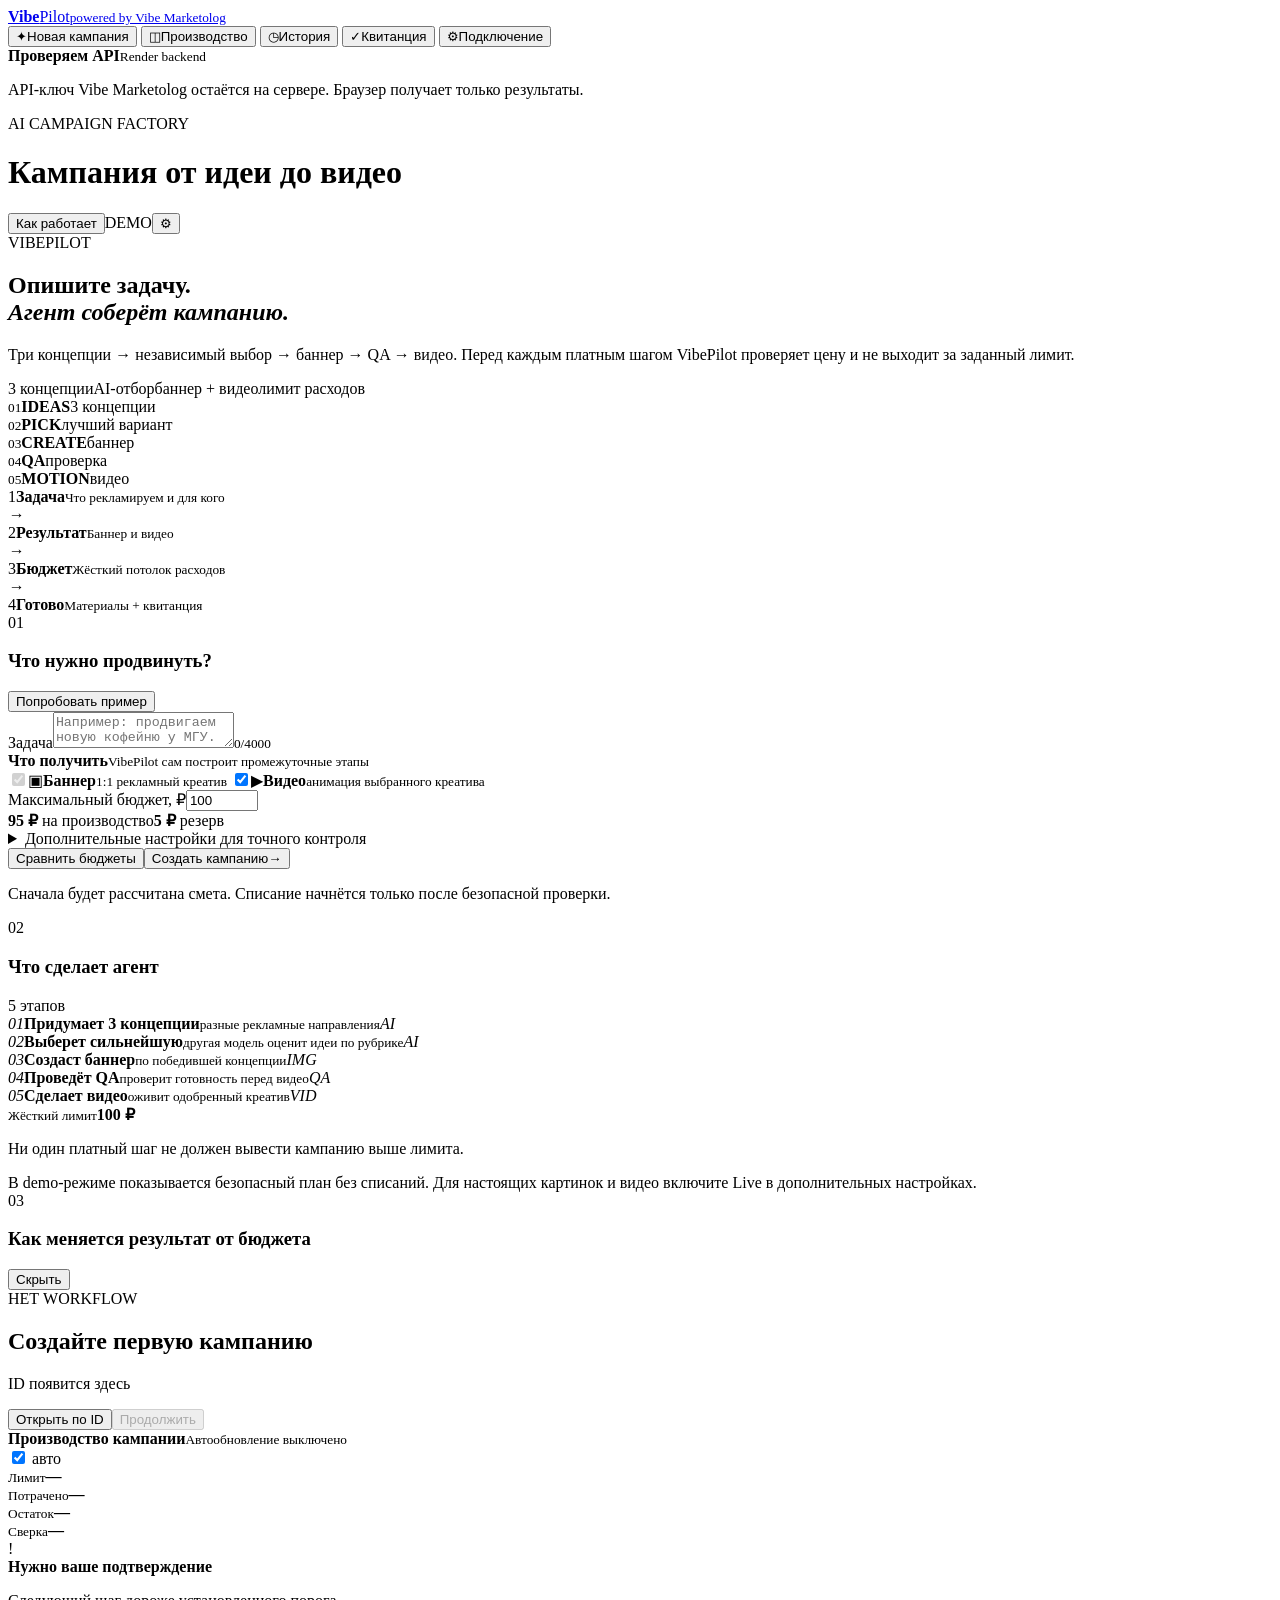
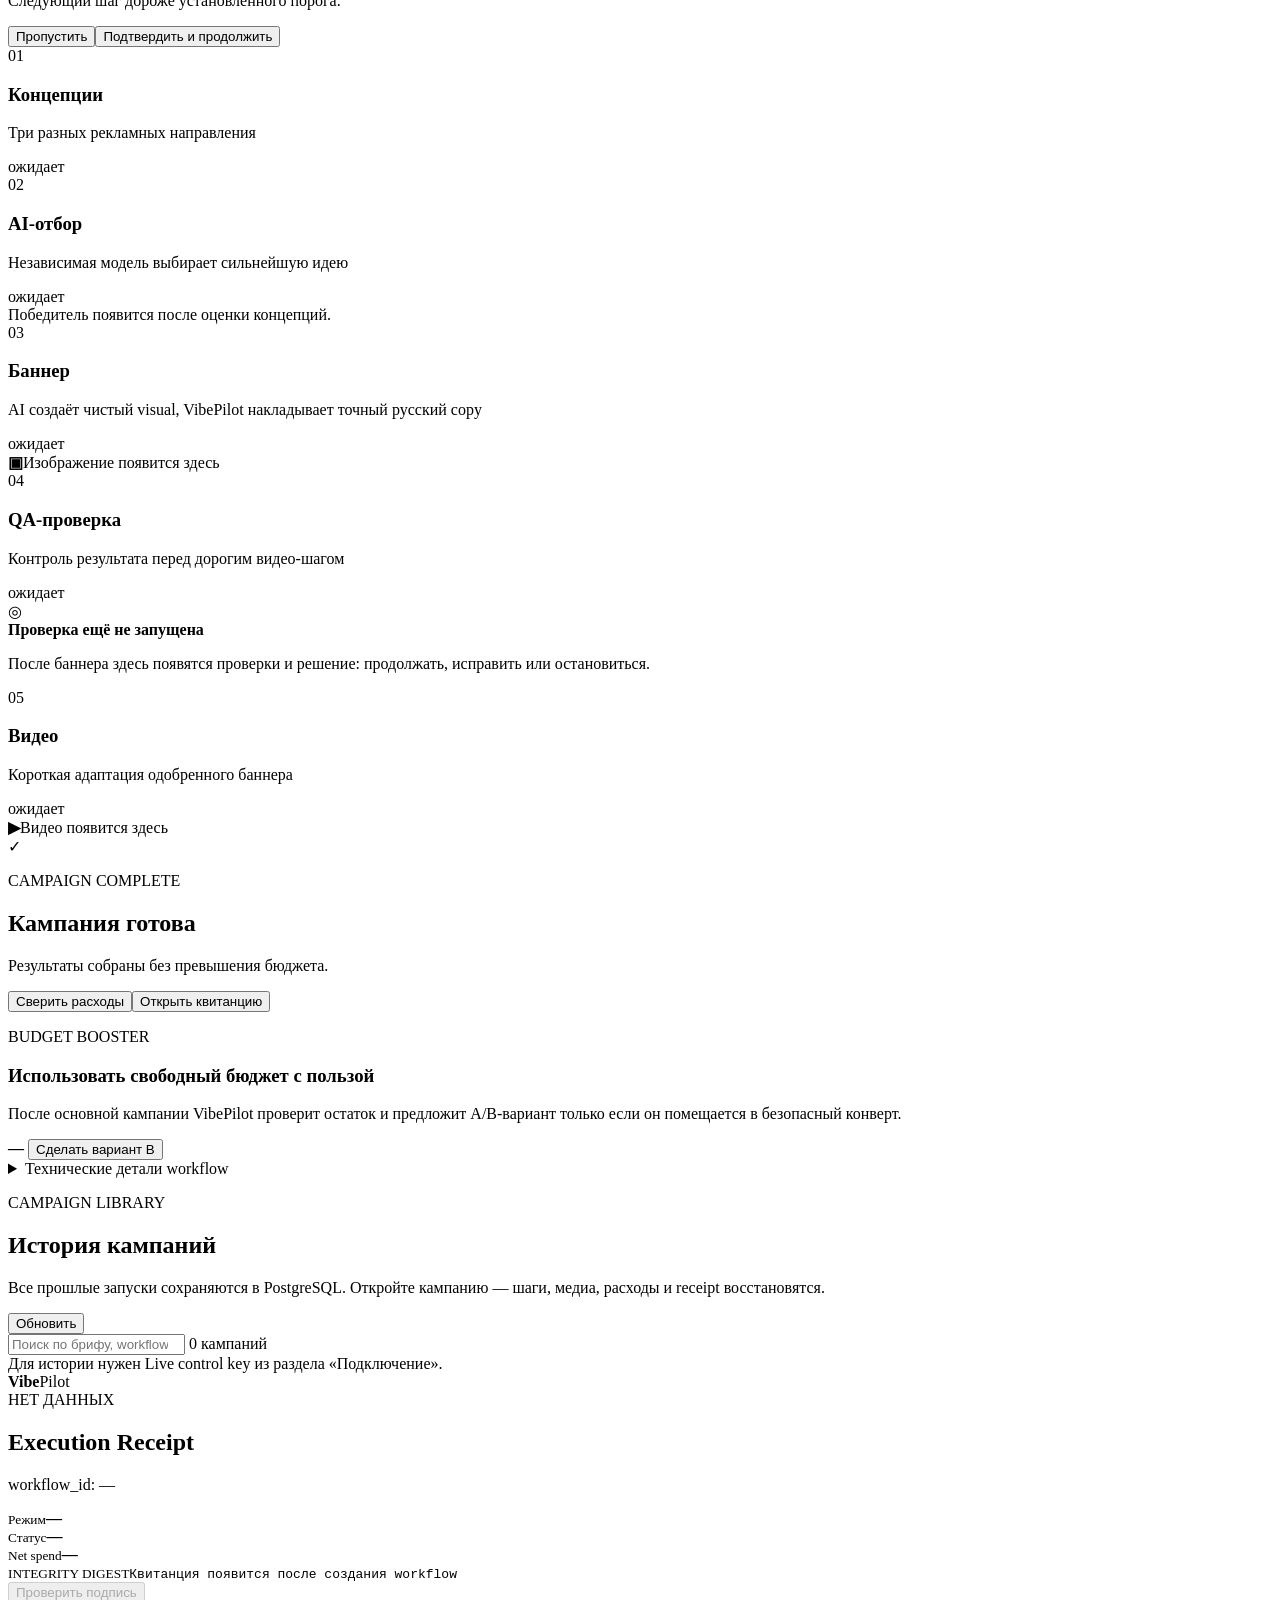
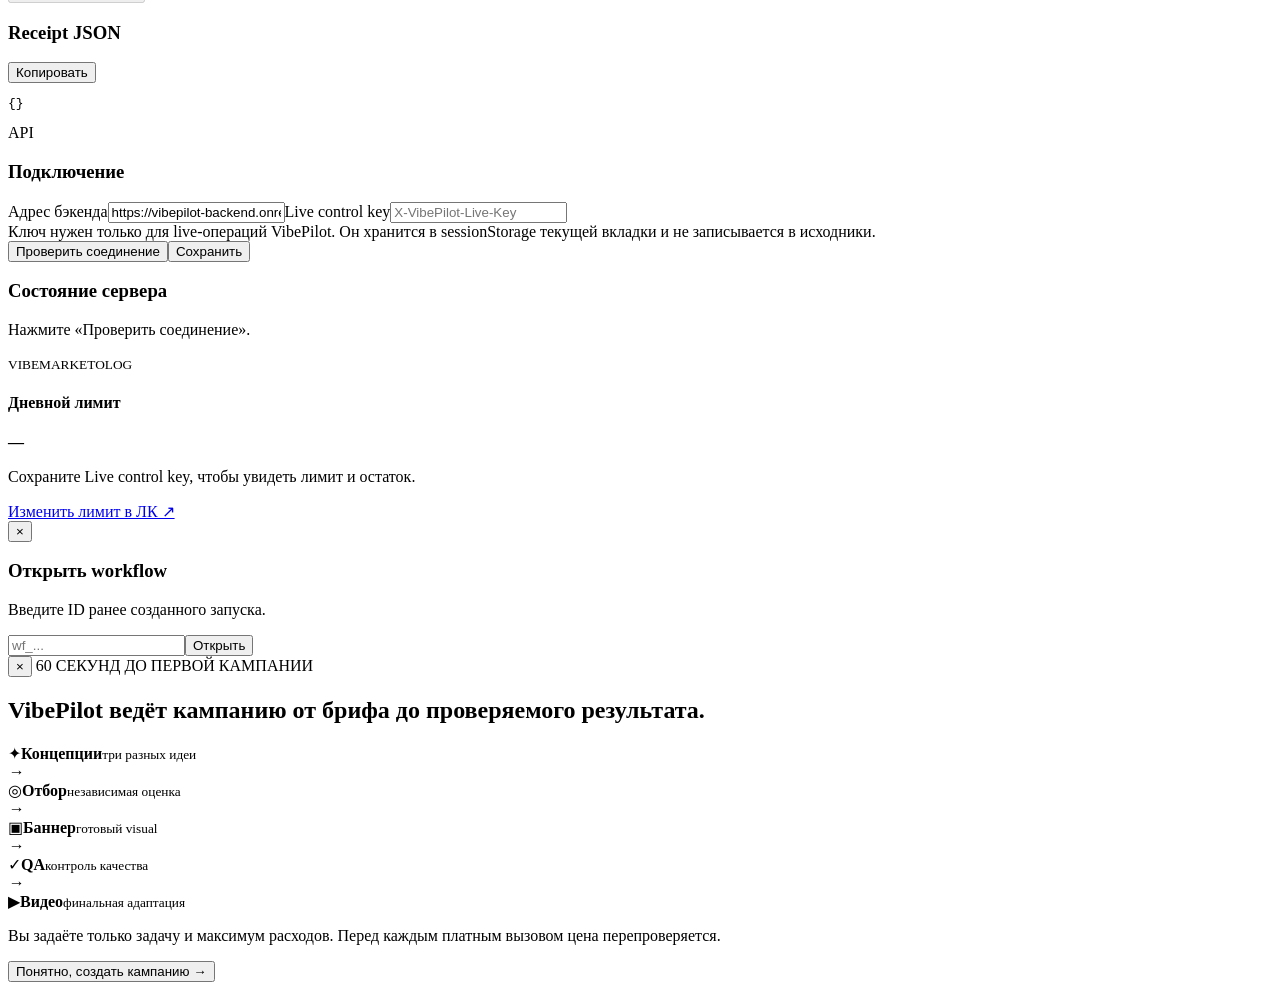
==== commit 90303f0d: "Unify VibePilot final presentation UI" ====
--- a/web/index.html
+++ b/web/index.html
@@ -5,7 +5,7 @@
   <meta name="viewport" content="width=device-width,initial-scale=1" />
   <meta name="description" content="VibePilot — AI-конвейер рекламных креативов с контролем бюджета на Vibe Marketolog Agent API" />
   <title>VibePilot — AI Campaign Control</title>
-  <link rel="stylesheet" href="styles.css" />
+  <link rel="stylesheet" href="/app/styles.css" />
 </head>
 <body>
   <div class="ambient ambient-a"></div><div class="ambient ambient-b"></div>
@@ -18,6 +18,7 @@
       <nav>
         <button class="nav-item active" data-view="planner"><span>✦</span>Новая кампания</button>
         <button class="nav-item" data-view="workspace"><span>◫</span>Производство</button>
+        <button class="nav-item" data-view="history"><span>◷</span>История</button>
         <button class="nav-item" data-view="receipt"><span>✓</span>Квитанция</button>
         <button class="nav-item" data-view="settings"><span>⚙</span>Подключение</button>
       </nav>
@@ -135,7 +136,7 @@
         </section>
 
         <section class="result-section panel" id="bannerSection">
-          <div class="result-section-head"><div><span>03</span><div><h3>Баннер</h3><p>Готовый визуал победившей концепции</p></div></div><span class="step-state" id="bannerState">ожидает</span></div>
+          <div class="result-section-head"><div><span>03</span><div><h3>Баннер</h3><p>AI создаёт чистый visual, VibePilot накладывает точный русский copy</p></div></div><span class="step-state" id="bannerState">ожидает</span></div>
           <div class="media-stage" id="bannerMedia"><div class="media-placeholder"><b>▣</b><span>Изображение появится здесь</span></div></div>
         </section>
 
@@ -154,12 +155,38 @@
           <div class="summary-actions"><button class="btn secondary" id="reconcileBtn">Сверить расходы</button><button class="btn primary" id="receiptBtn">Открыть квитанцию</button></div>
         </section>
 
+        <section class="panel booster-final hidden" id="boosterPanel">
+          <div>
+            <p class="eyebrow">BUDGET BOOSTER</p>
+            <h3>Использовать свободный бюджет с пользой</h3>
+            <p id="boosterText">После основной кампании VibePilot проверит остаток и предложит A/B-вариант только если он помещается в безопасный конверт.</p>
+          </div>
+          <div class="booster-final-side">
+            <strong id="boosterAvailable">—</strong>
+            <button class="btn primary hidden" id="boosterBtn">Сделать вариант B</button>
+          </div>
+        </section>
+
         <details class="panel tech-details"><summary>Технические детали workflow</summary><div class="workspace-grid"><section><div class="panel-head"><h3>Шаги и стоимость</h3><button class="text-btn" id="refreshBtn" disabled>Обновить</button></div><div class="timeline empty" id="stepsTimeline"><p>Workflow ещё не создан.</p></div></section><aside><div class="audit-mini" id="auditMini"><b>Последнее событие</b><p>Workflow ещё не создан.</p></div></aside></div></details>
       </section>
 
+      <section class="view" id="view-history">
+        <div class="history-page-head panel">
+          <div><p class="eyebrow">CAMPAIGN LIBRARY</p><h2>История кампаний</h2><p>Все прошлые запуски сохраняются в PostgreSQL. Откройте кампанию — шаги, медиа, расходы и receipt восстановятся.</p></div>
+          <button class="btn secondary" id="historyRefresh">Обновить</button>
+        </div>
+        <div class="panel history-toolbar">
+          <input id="historySearch" type="search" placeholder="Поиск по брифу, workflow ID, статусу или приоритету">
+          <span id="historyCount">0 кампаний</span>
+        </div>
+        <div class="history-grid" id="historyGrid">
+          <div class="panel history-empty">Для истории нужен Live control key из раздела «Подключение».</div>
+        </div>
+      </section>
+
       <section class="view" id="view-receipt"><div class="receipt-layout"><section class="panel receipt-card"><div class="receipt-top"><div class="brand compact"><span class="brand-mark"><span></span><span></span></span><span><b>Vibe</b>Pilot</span></div><span id="receiptVerifyBadge" class="pill muted">НЕТ ДАННЫХ</span></div><h2>Execution Receipt</h2><p class="mono" id="receiptWorkflow">workflow_id: —</p><div class="receipt-summary"><div><small>Режим</small><b id="receiptMode">—</b></div><div><small>Статус</small><b id="receiptStatus">—</b></div><div><small>Net spend</small><b id="receiptSpend">—</b></div></div><div class="signature-box"><small>INTEGRITY DIGEST</small><code id="receiptDigest">Квитанция появится после создания workflow</code></div><button class="btn primary full" id="verifyBtn" disabled>Проверить подпись</button></section><section class="panel json-panel"><div class="panel-head"><h3>Receipt JSON</h3><button class="text-btn" id="copyReceipt">Копировать</button></div><pre id="receiptJson">{}</pre></section></div></section>
 
-      <section class="view" id="view-settings"><div class="settings-wrap"><section class="panel"><div class="panel-head"><div><span class="step-no">API</span><h3>Подключение</h3></div></div><label>Адрес бэкенда<input id="apiBase" type="url" value="https://vibepilot-backend.onrender.com"></label><label>Live control key<input id="liveKey" type="password" placeholder="X-VibePilot-Live-Key"></label><div class="notice warning">Ключ нужен только для live-операций VibePilot. Он хранится в sessionStorage текущей вкладки и не записывается в исходники.</div><div class="form-actions"><button class="btn secondary" id="testConnection">Проверить соединение</button><button class="btn primary" id="saveSettings">Сохранить</button></div></section><aside class="panel"><h3>Состояние сервера</h3><div class="server-info" id="serverInfo"><p>Нажмите «Проверить соединение».</p></div></aside></div></section>
+      <section class="view" id="view-settings"><div class="settings-wrap"><section class="panel"><div class="panel-head"><div><span class="step-no">API</span><h3>Подключение</h3></div></div><label>Адрес бэкенда<input id="apiBase" type="url" value="https://vibepilot-backend.onrender.com"></label><label>Live control key<input id="liveKey" type="password" placeholder="X-VibePilot-Live-Key"></label><div class="notice warning">Ключ нужен только для live-операций VibePilot. Он хранится в sessionStorage текущей вкладки и не записывается в исходники.</div><div class="form-actions"><button class="btn secondary" id="testConnection">Проверить соединение</button><button class="btn primary" id="saveSettings">Сохранить</button></div></section><aside class="panel"><h3>Состояние сервера</h3><div class="server-info" id="serverInfo"><p>Нажмите «Проверить соединение».</p></div><div class="provider-limit-card" id="providerLimitCard"><div class="provider-limit-head"><div><small>VIBEMARKETOLOG</small><h4>Дневной лимит</h4></div><strong id="dailyLimitValue">—</strong></div><div class="provider-limit-meter"><i id="dailyLimitMeter"></i></div><p id="dailyLimitMeta">Сохраните Live control key, чтобы увидеть лимит и остаток.</p><a class="btn secondary full" id="dailyLimitLink" href="https://lk.vibemarketolog.ru/#agent" target="_blank" rel="noopener">Изменить лимит в ЛК ↗</a></div></aside></div></section>
     </main>
   </div>
 
@@ -170,7 +197,7 @@
     <div class="onboarding-card">
       <button class="modal-close" id="closeOnboarding">×</button>
       <span class="pill">60 СЕКУНД ДО ПЕРВОЙ КАМПАНИИ</span>
-      <h2>VibePilot делает не один креатив.<br>Он ведёт весь мини-продакшн.</h2>
+      <h2>VibePilot ведёт кампанию от брифа до проверяемого результата.</h2>
       <div class="onboarding-flow">
         <div><span>✦</span><b>Концепции</b><small>три разных идеи</small></div><i>→</i>
         <div><span>◎</span><b>Отбор</b><small>независимая оценка</small></div><i>→</i>
@@ -182,6 +209,6 @@
     </div>
   </div>
 
-  <script src="app.js"></script>
+  <script src="/app/app.js"></script>
 </body>
 </html>
